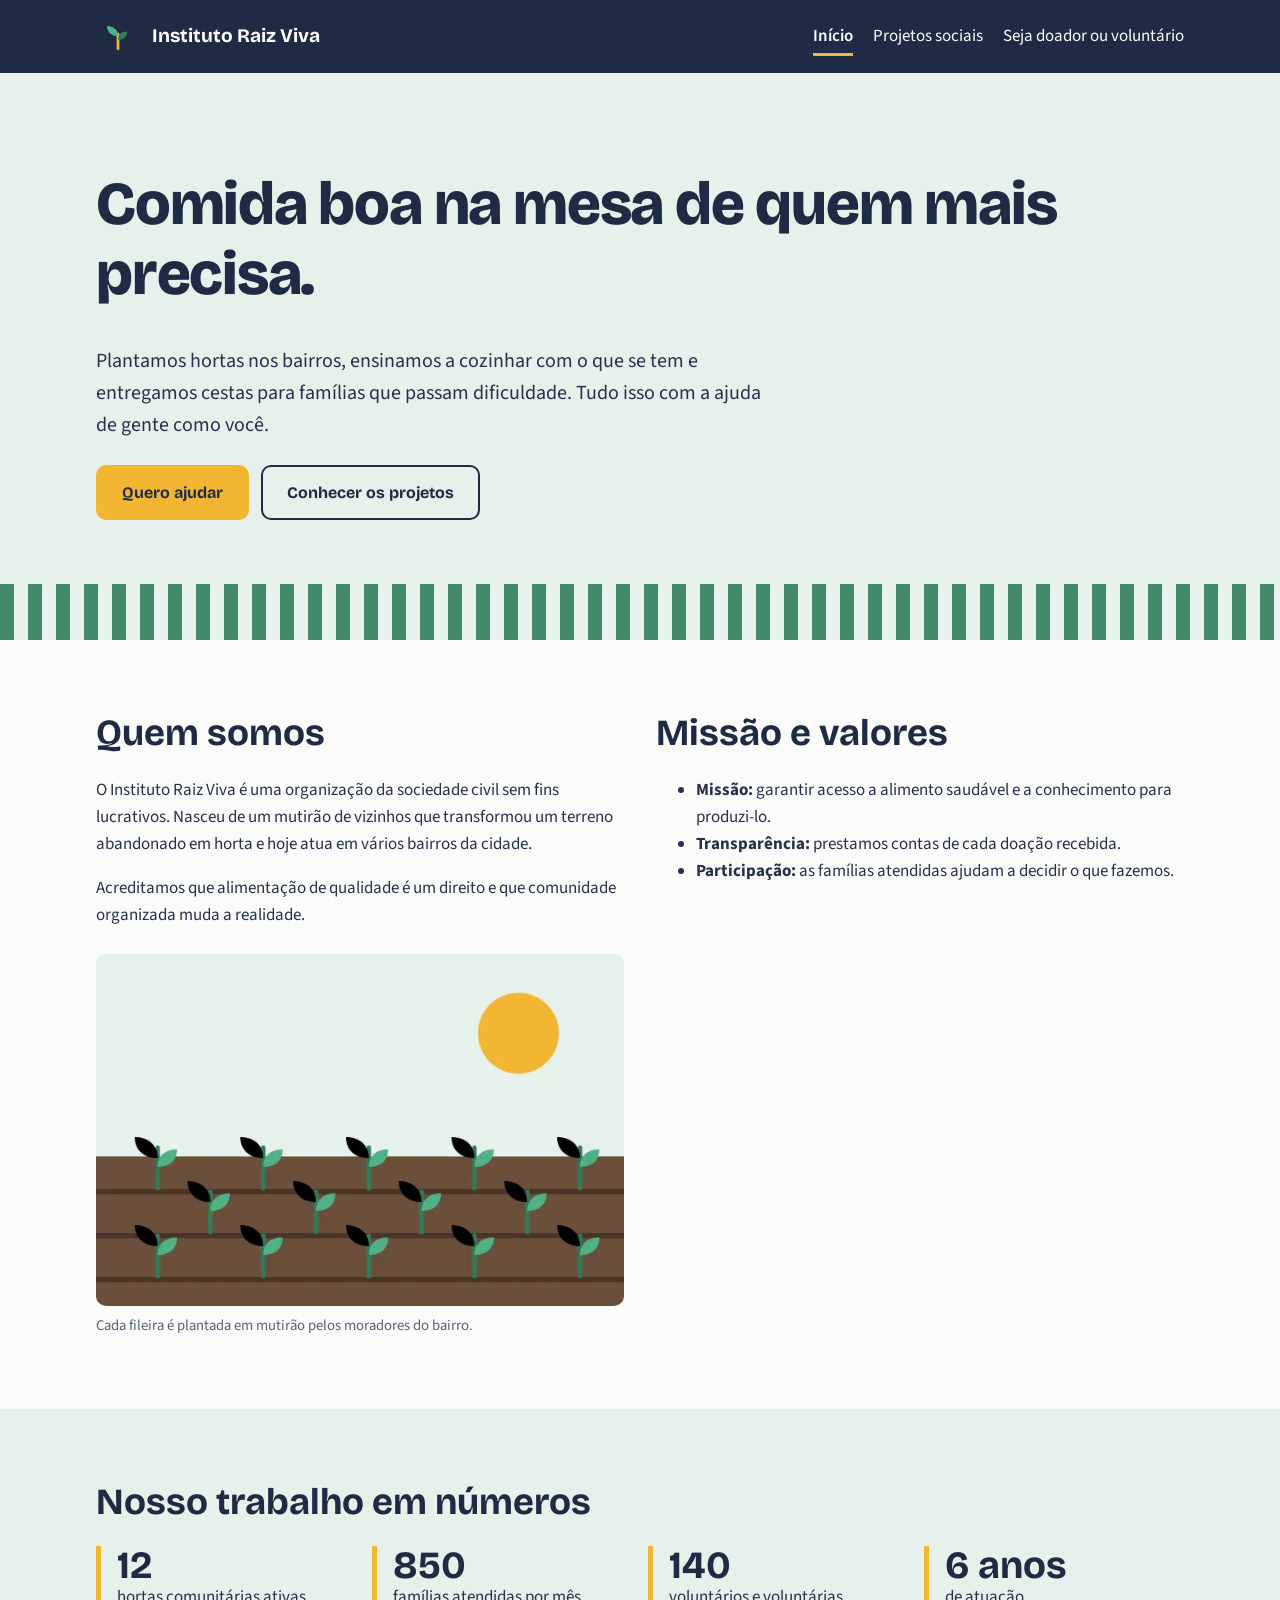
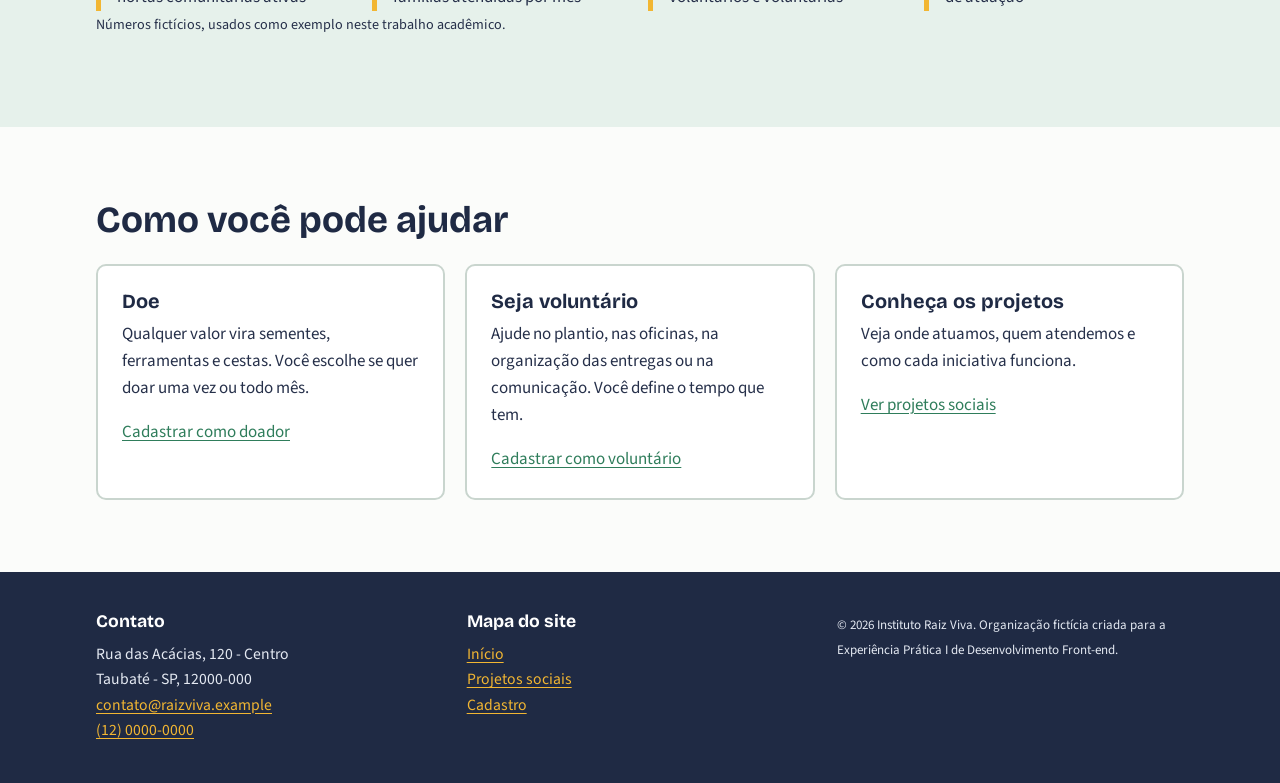
==== index.html @ 80fa7e84 "Add files via upload" ====
<!DOCTYPE html>
<html lang="pt-BR">
<head>
  <meta charset="UTF-8">
  <meta name="viewport" content="width=device-width, initial-scale=1.0">
  <title>Instituto Raiz Viva | Hortas comunitárias e educação alimentar</title>
  <meta name="description" content="O Instituto Raiz Viva cria hortas comunitárias, oficinas de educação alimentar e cestas solidárias para famílias em situação de vulnerabilidade.">
  <link rel="preconnect" href="https://fonts.googleapis.com">
  <link rel="preconnect" href="https://fonts.gstatic.com" crossorigin>
  <link href="https://fonts.googleapis.com/css2?family=Bricolage+Grotesque:wght@600;700;800&amp;family=Source+Sans+3:wght@400;600;700&amp;display=swap" rel="stylesheet">
  <link rel="stylesheet" href="css/style.css">
</head>
<body>
  <a class="skip-link" href="#conteudo">Ir para o conteúdo principal</a>

  <header class="site-header">
    <div class="container">
      <a class="marca" href="index.html">
        <img src="img/logo.svg" alt="" width="44" height="44">
        <span>Instituto Raiz Viva</span>
      </a>
      <nav aria-label="Navegação principal">
        <ul class="menu">
          <li><a href="index.html" aria-current="page">Início</a></li>
          <li><a href="pages/projetos.html">Projetos sociais</a></li>
          <li><a href="pages/cadastro.html">Seja doador ou voluntário</a></li>
        </ul>
      </nav>
    </div>
  </header>

  <main id="conteudo">
    <section class="hero" aria-labelledby="titulo-hero">
      <div class="container">
        <h1 id="titulo-hero">Comida boa na mesa de quem mais precisa.</h1>
        <p>Plantamos hortas nos bairros, ensinamos a cozinhar com o que se tem e entregamos cestas para famílias que passam dificuldade. Tudo isso com a ajuda de gente como você.</p>
        <div class="acoes">
          <a class="botao" href="pages/cadastro.html">Quero ajudar</a>
          <a class="botao botao--secundario" href="pages/projetos.html">Conhecer os projetos</a>
        </div>
      </div>
    </section>

    <section class="secao" aria-labelledby="titulo-sobre">
      <div class="container duas-colunas">
        <div>
          <h2 id="titulo-sobre">Quem somos</h2>
          <p>O Instituto Raiz Viva é uma organização da sociedade civil sem fins lucrativos. Nasceu de um mutirão de vizinhos que transformou um terreno abandonado em horta e hoje atua em vários bairros da cidade.</p>
          <p>Acreditamos que alimentação de qualidade é um direito e que comunidade organizada muda a realidade.</p>
          <figure class="figura">
            <picture>
              <source srcset="img/horta.webp" type="image/webp">
              <img src="img/horta.png" width="600" height="400" loading="lazy"
                   alt="Ilustração de uma horta com fileiras de mudas verdes brotando da terra sob um sol amarelo">
            </picture>
            <figcaption>Cada fileira é plantada em mutirão pelos moradores do bairro.</figcaption>
          </figure>
        </div>
        <div>
          <h2>Missão e valores</h2>
          <ul>
            <li><strong>Missão:</strong> garantir acesso a alimento saudável e a conhecimento para produzi-lo.</li>
            <li><strong>Transparência:</strong> prestamos contas de cada doação recebida.</li>
            <li><strong>Participação:</strong> as famílias atendidas ajudam a decidir o que fazemos.</li>
          </ul>
        </div>
      </div>
    </section>

    <section class="secao secao--suave" aria-labelledby="titulo-numeros">
      <div class="container">
        <h2 id="titulo-numeros">Nosso trabalho em números</h2>
        <ul class="numeros">
          <li><strong>12</strong> hortas comunitárias ativas</li>
          <li><strong>850</strong> famílias atendidas por mês</li>
          <li><strong>140</strong> voluntários e voluntárias</li>
          <li><strong>6 anos</strong> de atuação</li>
        </ul>
        <p><small>Números fictícios, usados como exemplo neste trabalho acadêmico.</small></p>
      </div>
    </section>

    <section class="secao" aria-labelledby="titulo-ajudar">
      <div class="container">
        <h2 id="titulo-ajudar">Como você pode ajudar</h2>
        <div class="caminhos">
          <article class="caminho">
            <h3>Doe</h3>
            <p>Qualquer valor vira sementes, ferramentas e cestas. Você escolhe se quer doar uma vez ou todo mês.</p>
            <a href="pages/cadastro.html">Cadastrar como doador</a>
          </article>
          <article class="caminho">
            <h3>Seja voluntário</h3>
            <p>Ajude no plantio, nas oficinas, na organização das entregas ou na comunicação. Você define o tempo que tem.</p>
            <a href="pages/cadastro.html">Cadastrar como voluntário</a>
          </article>
          <article class="caminho">
            <h3>Conheça os projetos</h3>
            <p>Veja onde atuamos, quem atendemos e como cada iniciativa funciona.</p>
            <a href="pages/projetos.html">Ver projetos sociais</a>
          </article>
        </div>
      </div>
    </section>
  </main>

  <footer class="site-footer">
    <div class="container">
      <section aria-labelledby="rodape-contato">
        <h2 id="rodape-contato">Contato</h2>
        <address>
          Rua das Acácias, 120 - Centro<br>
          Taubaté - SP, 12000-000<br>
          <a href="mailto:contato@raizviva.example">contato@raizviva.example</a><br>
          <a href="tel:+551200000000">(12) 0000-0000</a>
        </address>
      </section>
      <section aria-labelledby="rodape-mapa">
        <h2 id="rodape-mapa">Mapa do site</h2>
        <ul>
          <li><a href="index.html">Início</a></li>
          <li><a href="pages/projetos.html">Projetos sociais</a></li>
          <li><a href="pages/cadastro.html">Cadastro</a></li>
        </ul>
      </section>
      <p><small>&copy; 2026 Instituto Raiz Viva. Organização fictícia criada para a Experiência Prática I de Desenvolvimento Front-end.</small></p>
    </div>
  </footer>
</body>
</html>
---- css/style.css ----
/* ===== Instituto Raiz Viva - folha de estilos ===== */
:root {
  --tinta: #1F2A44;
  --folha: #2F7D5B;
  --folha-clara: #E6F1EB;
  --sol: #F2B632;
  --papel: #FBFCFA;
  --texto: #26304A;
  --texto-suave: #55607A;
  --erro: #B3261E;
  --ok: #1B6B45;
  --borda: #C9D5CE;
  --raio: 10px;
  --fonte-titulo: "Bricolage Grotesque", "Trebuchet MS", system-ui, sans-serif;
  --fonte-texto: "Source Sans 3", "Segoe UI", system-ui, sans-serif;
}

*, *::before, *::after { box-sizing: border-box; }

html { scroll-behavior: smooth; }
@media (prefers-reduced-motion: reduce) { html { scroll-behavior: auto; } }

body {
  margin: 0;
  font-family: var(--fonte-texto);
  font-size: 1.0625rem;
  line-height: 1.6;
  color: var(--texto);
  background: var(--papel);
}

h1, h2, h3 { font-family: var(--fonte-titulo); color: var(--tinta); line-height: 1.15; margin: 0 0 .6em; }
h1 { font-size: clamp(2.2rem, 5vw + .5rem, 3.8rem); font-weight: 800; letter-spacing: -0.02em; }
h2 { font-size: clamp(1.6rem, 2.5vw + .8rem, 2.3rem); font-weight: 700; }
h3 { font-size: 1.25rem; font-weight: 700; }
p { margin: 0 0 1em; max-width: 68ch; }
a { color: var(--folha); text-underline-offset: 3px; }
a:hover { color: var(--tinta); }

:focus-visible { outline: 3px solid var(--sol); outline-offset: 2px; }

.container { width: min(100% - 2rem, 68rem); margin-inline: auto; }

.skip-link {
  position: absolute; left: -999px; top: 0;
  background: var(--tinta); color: #fff; padding: .6rem 1rem; z-index: 100;
}
.skip-link:focus { left: 0; }

/* ----- Cabeçalho ----- */
.site-header { background: var(--tinta); color: #fff; }
.site-header .container {
  display: flex; flex-wrap: wrap; align-items: center;
  justify-content: space-between; gap: .75rem 2rem; padding-block: .9rem;
}
.marca { display: flex; align-items: center; gap: .75rem; color: #fff; text-decoration: none;
  font-family: var(--fonte-titulo); font-weight: 700; font-size: 1.2rem; }
.marca img { width: 44px; height: 44px; }
.menu { display: flex; flex-wrap: wrap; gap: .25rem 1.25rem; list-style: none; margin: 0; padding: 0; }
.menu a { color: #fff; text-decoration: none; padding: .35rem 0; border-bottom: 3px solid transparent; }
.menu a:hover { border-bottom-color: var(--sol); color: #fff; }
.menu a[aria-current="page"] { border-bottom-color: var(--sol); font-weight: 600; }

/* ----- Botões ----- */
.botao {
  display: inline-block; padding: .8rem 1.5rem; border-radius: var(--raio);
  font-family: var(--fonte-titulo); font-weight: 700; font-size: 1rem;
  text-decoration: none; border: 2px solid transparent; cursor: pointer;
  background: var(--sol); color: var(--tinta);
  transition: background-color .15s, color .15s;
}
.botao:hover { background: #E0A21A; color: var(--tinta); }
.botao--secundario { background: transparent; color: var(--tinta); border-color: var(--tinta); }
.botao--secundario:hover { background: var(--tinta); color: #fff; }

/* ----- Hero ----- */
.hero { background: var(--folha-clara); position: relative; overflow: hidden; }
.hero::after {
  /* sulcos de plantio: a "linha de horta" da marca */
  content: ""; display: block; height: 56px;
  background: repeating-linear-gradient(90deg, var(--folha) 0 14px, transparent 14px 28px);
  opacity: .9;
}
.hero .container { padding-block: clamp(3rem, 8vw, 6rem) clamp(2.5rem, 6vw, 4rem); }
.hero p { font-size: 1.25rem; color: var(--texto); }
.hero .acoes { display: flex; flex-wrap: wrap; gap: .75rem; margin-top: 1.5rem; }

/* ----- Seções ----- */
.secao { padding-block: clamp(2.5rem, 6vw, 4.5rem); }
.secao--suave { background: var(--folha-clara); }
.duas-colunas { display: grid; gap: 2rem; grid-template-columns: 1fr; }
@media (min-width: 48rem) { .duas-colunas { grid-template-columns: 1fr 1fr; align-items: start; } }

.numeros { list-style: none; margin: 0; padding: 0; display: grid; gap: 1rem;
  grid-template-columns: repeat(auto-fit, minmax(11rem, 1fr)); }
.numeros li { border-left: 5px solid var(--sol); padding-left: 1rem; }
.numeros strong { display: block; font-family: var(--fonte-titulo); font-size: 2.4rem; color: var(--tinta); line-height: 1; }

.caminhos { display: grid; gap: 1.25rem; grid-template-columns: repeat(auto-fit, minmax(16rem, 1fr)); }
.caminho { background: #fff; border: 2px solid var(--borda); border-radius: var(--raio); padding: 1.5rem; }
.caminho h3 { margin-bottom: .4em; }

/* ----- Projetos ----- */
.projeto { background: #fff; border: 2px solid var(--borda); border-radius: var(--raio);
  padding: 1.5rem; margin-bottom: 1.5rem; }
.projeto header { margin-bottom: .75rem; }
.projeto dl { display: grid; grid-template-columns: max-content 1fr; gap: .25rem 1rem; margin: 1rem 0 0; }
.projeto dt { font-weight: 700; color: var(--tinta); }
.projeto dd { margin: 0; }

.tabela-wrap { overflow-x: auto; }
table { width: 100%; border-collapse: collapse; background: #fff; }
caption { text-align: left; font-family: var(--fonte-titulo); font-weight: 700; padding-bottom: .5rem; color: var(--tinta); }
th, td { text-align: left; padding: .7rem .9rem; border-bottom: 1px solid var(--borda); }
thead th { background: var(--tinta); color: #fff; }
tbody th { font-weight: 700; }

/* ----- Formulário ----- */
.formulario { display: grid; gap: 1.5rem; max-width: 46rem; }
fieldset { border: 2px solid var(--borda); border-radius: var(--raio); padding: 1.25rem 1.5rem 1.5rem; margin: 0; background: #fff; min-width: 0; }
legend { font-family: var(--fonte-titulo); font-weight: 700; font-size: 1.15rem; color: var(--tinta); padding-inline: .5rem; }
.grade { display: grid; gap: 1rem; grid-template-columns: repeat(auto-fit, minmax(13rem, 1fr)); }
.campo { display: flex; flex-direction: column; gap: .3rem; }
.campo--largo { grid-column: 1 / -1; }
label { font-weight: 600; color: var(--tinta); }
.dica { font-size: .9rem; color: var(--texto-suave); }
input[type="text"], input[type="email"], input[type="tel"], input[type="date"], input[type="number"], select, textarea {
  font: inherit; color: var(--texto); background: #fff;
  padding: .65rem .8rem; border: 2px solid #8B98AD; border-radius: 8px; width: 100%;
}
input:focus-visible, select:focus-visible, textarea:focus-visible { outline: 3px solid var(--sol); outline-offset: 1px; border-color: var(--tinta); }
/* o erro só aparece depois que a pessoa interagiu com o campo */
input:user-invalid, select:user-invalid, textarea:user-invalid { border-color: var(--erro); background: #FFF6F5; }
input:user-valid, select:user-valid { border-color: var(--ok); }
.erro { color: var(--erro); font-size: .92rem; min-height: 1.2em; margin: 0; }
.opcoes { display: flex; flex-wrap: wrap; gap: .5rem 1.5rem; }
.opcao { display: flex; align-items: center; gap: .5rem; font-weight: 400; color: var(--texto); }
.opcao input { width: 1.2rem; height: 1.2rem; accent-color: var(--folha); }
.subgrupo { border: 0; padding: 0; margin: 0; }
.subgrupo legend { padding: 0; font-size: 1rem; margin-bottom: .4rem; }
.mensagem-sucesso { border: 2px solid var(--ok); background: var(--folha-clara); border-radius: var(--raio); padding: 1.25rem 1.5rem; }
.mensagem-sucesso[hidden] { display: none; }

/* ----- Rodapé ----- */
.site-footer { background: var(--tinta); color: #E4E9F2; padding-block: 2.5rem; font-size: .98rem; }
.site-footer a { color: var(--sol); }
.site-footer address { font-style: normal; }
.site-footer .container { display: grid; gap: 1.5rem; grid-template-columns: repeat(auto-fit, minmax(15rem, 1fr)); }
.site-footer h2 { color: #fff; font-size: 1.1rem; }
.site-footer ul { list-style: none; padding: 0; margin: 0; }

/* ----- Imagens ----- */
img { max-width: 100%; height: auto; }
.figura { margin: 1.5rem 0 0; }
.figura img { display: block; width: 100%; border-radius: var(--raio); }
.figura figcaption { font-size: .92rem; color: var(--texto-suave); margin-top: .5rem; }

.caminho ol { padding-left: 1.25rem; margin: 0 0 1.25rem; }
.caminho li { margin-bottom: .4rem; }
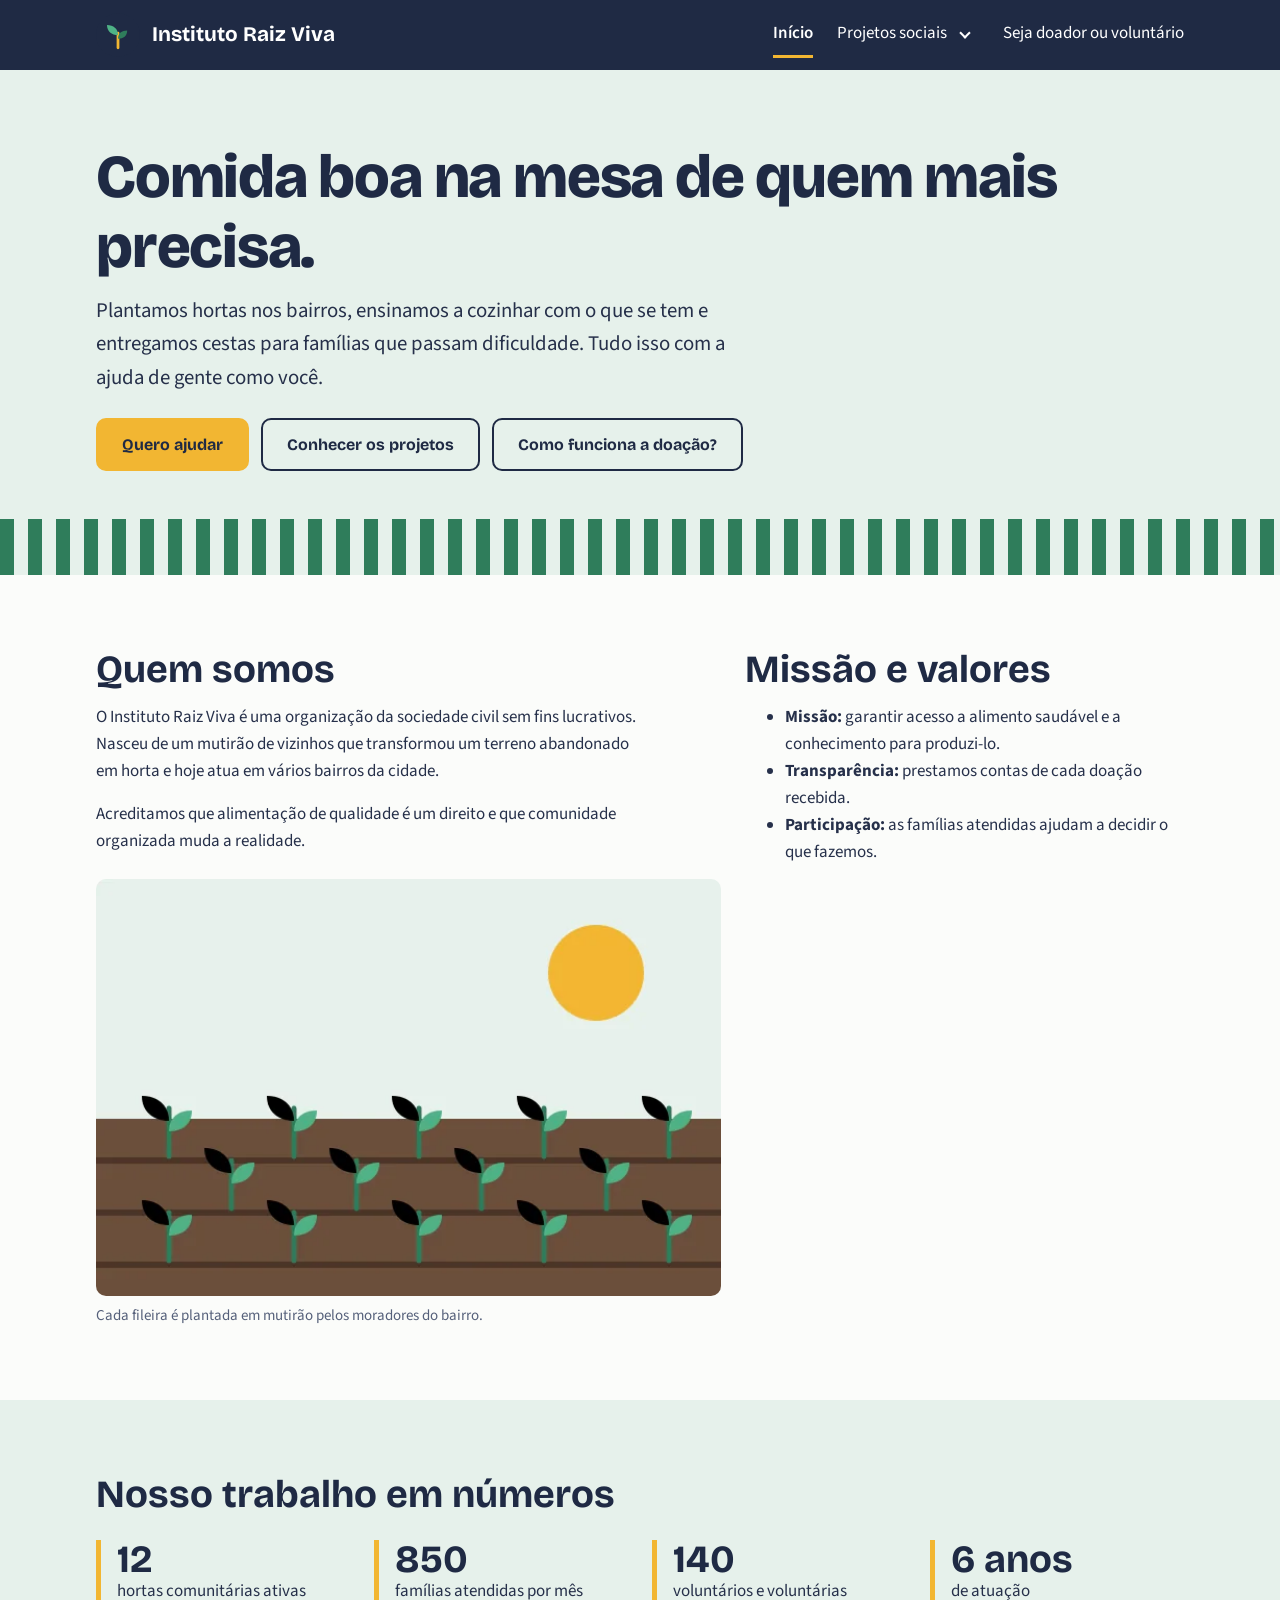
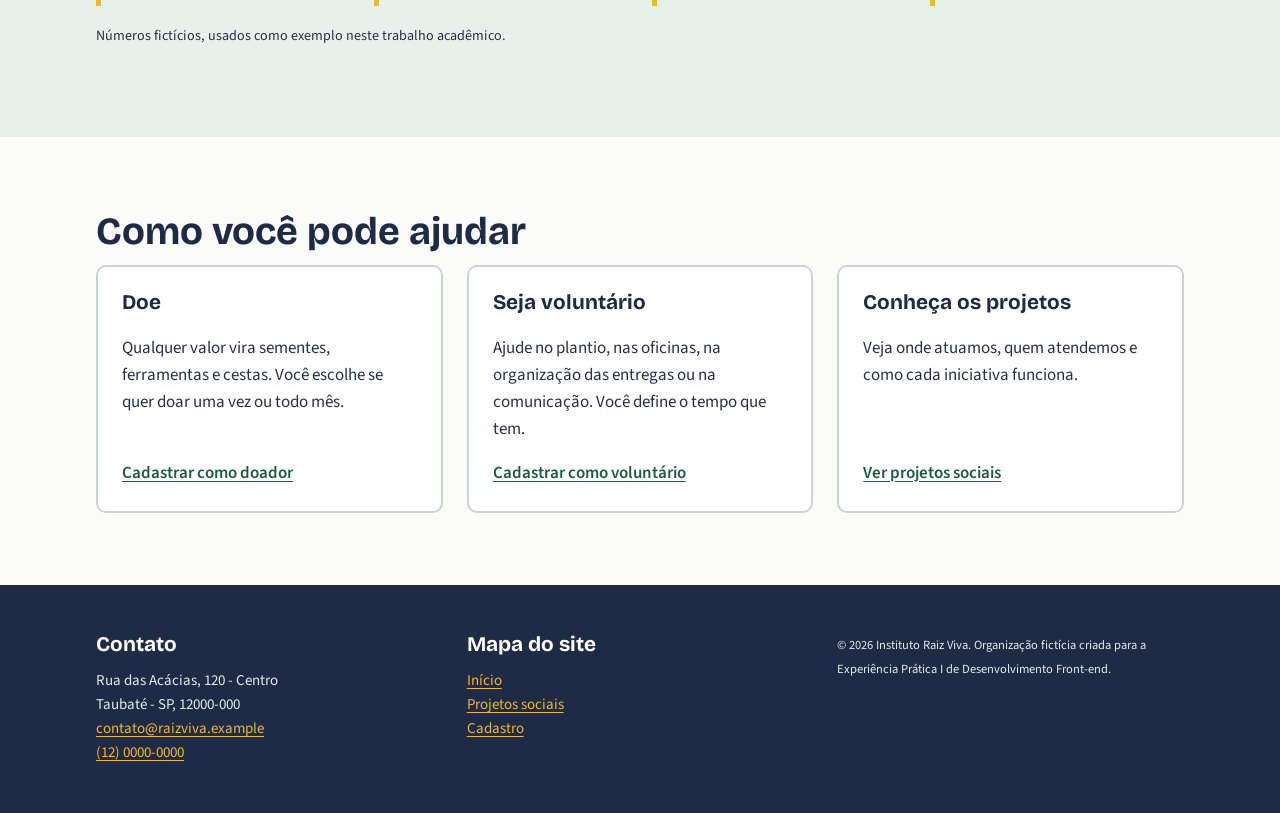
==== commit 759ea787: "Add files via upload" ====
--- a/index.html
+++ b/index.html
@@ -8,7 +8,11 @@
   <link rel="preconnect" href="https://fonts.googleapis.com">
   <link rel="preconnect" href="https://fonts.gstatic.com" crossorigin>
   <link href="https://fonts.googleapis.com/css2?family=Bricolage+Grotesque:wght@600;700;800&amp;family=Source+Sans+3:wght@400;600;700&amp;display=swap" rel="stylesheet">
-  <link rel="stylesheet" href="css/style.css">
+  <link rel="stylesheet" href="css/tokens.css">
+  <link rel="stylesheet" href="css/base.css">
+  <link rel="stylesheet" href="css/layout.css">
+  <link rel="stylesheet" href="css/components.css">
+  <link rel="stylesheet" href="css/navegacao.css">
 </head>
 <body>
   <a class="skip-link" href="#conteudo">Ir para o conteúdo principal</a>
@@ -19,12 +23,25 @@
         <img src="img/logo.svg" alt="" width="44" height="44">
         <span>Instituto Raiz Viva</span>
       </a>
-      <nav aria-label="Navegação principal">
-        <ul class="menu">
-          <li><a href="index.html" aria-current="page">Início</a></li>
-          <li><a href="pages/projetos.html">Projetos sociais</a></li>
-          <li><a href="pages/cadastro.html">Seja doador ou voluntário</a></li>
-        </ul>
+      <nav class="nav" aria-label="Navegação principal">
+        <button type="button" class="menu-toggle" aria-expanded="false" aria-controls="menu-principal" aria-label="Abrir menu">
+          <span class="menu-toggle__barras" aria-hidden="true"></span>
+        </button>
+        <div class="menu-painel" id="menu-principal">
+          <ul class="menu">
+            <li><a href="index.html" aria-current="page">Início</a></li>
+            <li class="has-submenu">
+              <a href="pages/projetos.html">Projetos sociais</a>
+              <button type="button" class="submenu-toggle" aria-expanded="false" aria-controls="submenu-projetos" aria-label="Mostrar projetos"></button>
+              <ul class="submenu" id="submenu-projetos">
+                <li><a href="pages/projetos.html#projeto-hortas">Hortas Comunitárias</a></li>
+                <li><a href="pages/projetos.html#projeto-oficinas">Oficinas Cozinha Inteira</a></li>
+                <li><a href="pages/projetos.html#projeto-cestas">Cestas Solidárias</a></li>
+              </ul>
+            </li>
+            <li><a href="pages/cadastro.html">Seja doador ou voluntário</a></li>
+          </ul>
+        </div>
       </nav>
     </div>
   </header>
@@ -37,13 +54,14 @@
         <div class="acoes">
           <a class="botao" href="pages/cadastro.html">Quero ajudar</a>
           <a class="botao botao--secundario" href="pages/projetos.html">Conhecer os projetos</a>
+          <button type="button" class="botao botao--secundario" data-abrir-modal="modal-doacao">Como funciona a doação?</button>
         </div>
       </div>
     </section>
 
     <section class="secao" aria-labelledby="titulo-sobre">
-      <div class="container duas-colunas">
-        <div>
+      <div class="container grid">
+        <div class="col-12 col-md-6 col-xl-7">
           <h2 id="titulo-sobre">Quem somos</h2>
           <p>O Instituto Raiz Viva é uma organização da sociedade civil sem fins lucrativos. Nasceu de um mutirão de vizinhos que transformou um terreno abandonado em horta e hoje atua em vários bairros da cidade.</p>
           <p>Acreditamos que alimentação de qualidade é um direito e que comunidade organizada muda a realidade.</p>
@@ -56,7 +74,7 @@
             <figcaption>Cada fileira é plantada em mutirão pelos moradores do bairro.</figcaption>
           </figure>
         </div>
-        <div>
+        <div class="col-12 col-md-6 col-xl-5">
           <h2>Missão e valores</h2>
           <ul>
             <li><strong>Missão:</strong> garantir acesso a alimento saudável e a conhecimento para produzi-lo.</li>
@@ -70,11 +88,11 @@
     <section class="secao secao--suave" aria-labelledby="titulo-numeros">
       <div class="container">
         <h2 id="titulo-numeros">Nosso trabalho em números</h2>
-        <ul class="numeros">
-          <li><strong>12</strong> hortas comunitárias ativas</li>
-          <li><strong>850</strong> famílias atendidas por mês</li>
-          <li><strong>140</strong> voluntários e voluntárias</li>
-          <li><strong>6 anos</strong> de atuação</li>
+        <ul class="numeros grid">
+          <li class="col-6 col-lg-3"><strong>12</strong> hortas comunitárias ativas</li>
+          <li class="col-6 col-lg-3"><strong>850</strong> famílias atendidas por mês</li>
+          <li class="col-6 col-lg-3"><strong>140</strong> voluntários e voluntárias</li>
+          <li class="col-6 col-lg-3"><strong>6 anos</strong> de atuação</li>
         </ul>
         <p><small>Números fictícios, usados como exemplo neste trabalho acadêmico.</small></p>
       </div>
@@ -83,18 +101,18 @@
     <section class="secao" aria-labelledby="titulo-ajudar">
       <div class="container">
         <h2 id="titulo-ajudar">Como você pode ajudar</h2>
-        <div class="caminhos">
-          <article class="caminho">
+        <div class="grid">
+          <article class="card card--link col-12 col-md-4">
             <h3>Doe</h3>
             <p>Qualquer valor vira sementes, ferramentas e cestas. Você escolhe se quer doar uma vez ou todo mês.</p>
             <a href="pages/cadastro.html">Cadastrar como doador</a>
           </article>
-          <article class="caminho">
+          <article class="card card--link col-12 col-md-4">
             <h3>Seja voluntário</h3>
             <p>Ajude no plantio, nas oficinas, na organização das entregas ou na comunicação. Você define o tempo que tem.</p>
             <a href="pages/cadastro.html">Cadastrar como voluntário</a>
           </article>
-          <article class="caminho">
+          <article class="card card--link col-12 col-md-4">
             <h3>Conheça os projetos</h3>
             <p>Veja onde atuamos, quem atendemos e como cada iniciativa funciona.</p>
             <a href="pages/projetos.html">Ver projetos sociais</a>
@@ -105,8 +123,8 @@
   </main>
 
   <footer class="site-footer">
-    <div class="container">
-      <section aria-labelledby="rodape-contato">
+    <div class="container grid">
+      <section class="col-12 col-md-4" aria-labelledby="rodape-contato">
         <h2 id="rodape-contato">Contato</h2>
         <address>
           Rua das Acácias, 120 - Centro<br>
@@ -115,7 +133,7 @@
           <a href="tel:+551200000000">(12) 0000-0000</a>
         </address>
       </section>
-      <section aria-labelledby="rodape-mapa">
+      <section class="col-12 col-md-4" aria-labelledby="rodape-mapa">
         <h2 id="rodape-mapa">Mapa do site</h2>
         <ul>
           <li><a href="index.html">Início</a></li>
@@ -123,8 +141,25 @@
           <li><a href="pages/cadastro.html">Cadastro</a></li>
         </ul>
       </section>
-      <p><small>&copy; 2026 Instituto Raiz Viva. Organização fictícia criada para a Experiência Prática I de Desenvolvimento Front-end.</small></p>
+      <p class="col-12 col-md-4"><small>&copy; 2026 Instituto Raiz Viva. Organização fictícia criada para a Experiência Prática I de Desenvolvimento Front-end.</small></p>
     </div>
   </footer>
+  <dialog class="modal" id="modal-doacao" aria-labelledby="modal-doacao-titulo">
+    <div class="modal__corpo">
+      <h2 id="modal-doacao-titulo">Como funciona a doação</h2>
+      <p>Qualquer valor ajuda, e você pode doar uma vez ou todo mês.</p>
+      <ol>
+        <li>Preencha o cadastro e escolha a opção "Doador".</li>
+        <li>Informe o valor mensal, a partir de R$ 10.</li>
+        <li>Receba por e-mail os dados de pagamento e o relatório de uso dos recursos.</li>
+      </ol>
+      <form method="dialog" class="modal__acoes">
+        <a class="botao" href="pages/cadastro.html">Quero doar</a>
+        <button class="botao botao--secundario">Fechar</button>
+      </form>
+    </div>
+  </dialog>
+
+  <script src="js/menu.js"></script>
 </body>
 </html>
--- a/css/tokens.css
+++ b/css/tokens.css
@@ -0,0 +1,88 @@
+/* ==========================================================
+   TOKENS DO DESIGN SYSTEM - Instituto Raiz Viva
+   Única fonte de verdade para cores, tipografia e espaçamentos.
+   Breakpoints (media queries não aceitam var()):
+     sm 36rem (576px) | md 48rem (768px) | lg 62rem (992px) | xl 75rem (1200px) | xxl 90rem (1440px)
+   ========================================================== */
+:root {
+  /* ----- Cores: paleta primitiva ----- */
+  --ink-900: #1F2A44;
+  --ink-700: #26304A;
+  --ink-500: #55607A;
+  --leaf-700: #1F5A41;
+  --leaf-600: #2F7D5B;
+  --leaf-400: #4FB286;
+  --leaf-100: #E6F1EB;
+  --sun-500: #F2B632;
+  --sun-600: #E0A21A;
+  --paper: #FBFCFA;
+  --white: #FFFFFF;
+  --gray-300: #C9D5CE;
+  --gray-500: #76839A;
+  --red-700: #B3261E;
+  --red-50: #FFF6F5;
+  --green-700: #1B6B45;
+
+  /* ----- Cores: papéis semânticos (usar estes nos componentes) ----- */
+  --color-bg: var(--paper);
+  --color-surface: var(--white);
+  --color-surface-alt: var(--leaf-100);
+  --color-text: var(--ink-700);
+  --color-text-muted: var(--ink-500);
+  --color-heading: var(--ink-900);
+  --color-primary: var(--leaf-600);
+  --color-primary-strong: var(--leaf-700);
+  --color-accent: var(--sun-500);
+  --color-accent-strong: var(--sun-600);
+  --color-brand-dark: var(--ink-900);
+  --color-border: var(--gray-300);
+  --color-border-strong: var(--gray-500);
+  --color-danger: var(--red-700);
+  --color-danger-bg: var(--red-50);
+  --color-success: var(--green-700);
+
+  /* ----- Tipografia ----- */
+  --font-heading: "Bricolage Grotesque", "Trebuchet MS", system-ui, sans-serif;
+  --font-body: "Source Sans 3", "Segoe UI", system-ui, sans-serif;
+
+  /* escala fluida: cresce suavemente entre celular e desktop */
+  --text-sm: 0.9375rem;
+  --text-base: 1.0625rem;
+  --text-lg: clamp(1.125rem, 1.02rem + 0.5vw, 1.3rem);
+  --text-xl: clamp(1.3rem, 1.1rem + 0.9vw, 1.7rem);
+  --text-2xl: clamp(1.6rem, 1.2rem + 1.8vw, 2.4rem);
+  --text-3xl: clamp(2.2rem, 1.4rem + 3.5vw, 3.8rem);
+
+  --leading-tight: 1.15;
+  --leading-body: 1.6;
+  --weight-regular: 400;
+  --weight-semibold: 600;
+  --weight-bold: 700;
+  --weight-black: 800;
+
+  /* ----- Espaçamentos: escala modular (base 4px) ----- */
+  --space-1: 0.25rem;
+  --space-2: 0.5rem;
+  --space-3: 0.75rem;
+  --space-4: 1rem;
+  --space-5: 1.5rem;
+  --space-6: 2rem;
+  --space-7: 3rem;
+  --space-8: 4.5rem;
+
+  /* ----- Layout ----- */
+  --container-max: 68rem;
+  --gutter: var(--space-5);
+
+  /* ----- Forma e elevação ----- */
+  --radius-sm: 8px;
+  --radius-md: 10px;
+  --radius-lg: 16px;
+  --border-width: 2px;
+  --shadow-sm: 0 1px 3px rgb(31 42 68 / 0.12);
+  --shadow-md: 0 6px 20px rgb(31 42 68 / 0.14);
+
+  /* ----- Interação ----- */
+  --focus-ring: 3px solid var(--color-accent);
+  --transition: 0.15s ease;
+}
--- a/css/base.css
+++ b/css/base.css
@@ -0,0 +1,45 @@
+/* ==========================================================
+   BASE: reset e estilos globais dos elementos HTML
+   ========================================================== */
+*, *::before, *::after { box-sizing: border-box; }
+
+html { scroll-behavior: smooth; }
+@media (prefers-reduced-motion: reduce) {
+  html { scroll-behavior: auto; }
+  *, *::before, *::after { transition: none !important; animation: none !important; }
+}
+
+body {
+  margin: 0;
+  font-family: var(--font-body);
+  font-size: var(--text-base);
+  line-height: var(--leading-body);
+  color: var(--color-text);
+  background: var(--color-bg);
+}
+
+h1, h2, h3 {
+  font-family: var(--font-heading);
+  color: var(--color-heading);
+  line-height: var(--leading-tight);
+  margin: 0 0 var(--space-3);
+}
+h1 { font-size: var(--text-3xl); font-weight: var(--weight-black); letter-spacing: -0.02em; }
+h2 { font-size: var(--text-2xl); font-weight: var(--weight-bold); }
+h3 { font-size: var(--text-lg); font-weight: var(--weight-bold); }
+
+p { margin: 0 0 var(--space-4); max-width: 68ch; }
+ul, ol { margin: 0 0 var(--space-4); }
+img { max-width: 100%; height: auto; }
+
+a { color: var(--color-primary-strong); text-underline-offset: 3px; }
+a:hover { color: var(--color-heading); }
+
+:focus-visible { outline: var(--focus-ring); outline-offset: 2px; }
+
+.skip-link {
+  position: absolute; left: -999px; top: 0; z-index: 100;
+  background: var(--color-brand-dark); color: var(--white);
+  padding: var(--space-3) var(--space-4);
+}
+.skip-link:focus { left: 0; }
--- a/css/layout.css
+++ b/css/layout.css
@@ -0,0 +1,124 @@
+/* ==========================================================
+   LAYOUT: contêiner, grid de 12 colunas e utilitários
+   Mobile-first. Uso: <div class="grid"><div class="col-12 col-md-6">...
+   Sem classe de coluna, o item ocupa as 12 colunas.
+   Breakpoints (5 @media):
+     sm 36rem (576px) | md 48rem (768px) | lg 62rem (992px)
+     xl 75rem (1200px) | xxl 90rem (1440px, monitores panorâmicos)
+   ========================================================== */
+
+.container {
+  width: min(100% - 2 * var(--space-4), var(--container-max));
+  margin-inline: auto;
+}
+
+.grid {
+  display: grid;
+  grid-template-columns: repeat(12, minmax(0, 1fr));
+  gap: var(--space-5) var(--gutter);
+}
+.grid > * { grid-column: span 12; min-width: 0; }
+
+.secao { padding-block: clamp(var(--space-7), 6vw, var(--space-8)); }
+.secao--suave { background: var(--color-surface-alt); }
+
+/* ----- Utilitários de espaçamento ----- */
+.mt-4 { margin-top: var(--space-4); }
+.mt-5 { margin-top: var(--space-5); }
+.mb-0 { margin-bottom: 0; }
+
+/* ----- colunas base (celular) ----- */
+.col-1 { grid-column: span 1; }
+.col-2 { grid-column: span 2; }
+.col-3 { grid-column: span 3; }
+.col-4 { grid-column: span 4; }
+.col-5 { grid-column: span 5; }
+.col-6 { grid-column: span 6; }
+.col-7 { grid-column: span 7; }
+.col-8 { grid-column: span 8; }
+.col-9 { grid-column: span 9; }
+.col-10 { grid-column: span 10; }
+.col-11 { grid-column: span 11; }
+.col-12 { grid-column: span 12; }
+
+/* ----- a partir de 36rem ----- */
+@media (min-width: 36rem) {
+  .col-sm-1 { grid-column: span 1; }
+  .col-sm-2 { grid-column: span 2; }
+  .col-sm-3 { grid-column: span 3; }
+  .col-sm-4 { grid-column: span 4; }
+  .col-sm-5 { grid-column: span 5; }
+  .col-sm-6 { grid-column: span 6; }
+  .col-sm-7 { grid-column: span 7; }
+  .col-sm-8 { grid-column: span 8; }
+  .col-sm-9 { grid-column: span 9; }
+  .col-sm-10 { grid-column: span 10; }
+  .col-sm-11 { grid-column: span 11; }
+  .col-sm-12 { grid-column: span 12; }
+}
+
+/* ----- a partir de 48rem ----- */
+@media (min-width: 48rem) {
+  .col-md-1 { grid-column: span 1; }
+  .col-md-2 { grid-column: span 2; }
+  .col-md-3 { grid-column: span 3; }
+  .col-md-4 { grid-column: span 4; }
+  .col-md-5 { grid-column: span 5; }
+  .col-md-6 { grid-column: span 6; }
+  .col-md-7 { grid-column: span 7; }
+  .col-md-8 { grid-column: span 8; }
+  .col-md-9 { grid-column: span 9; }
+  .col-md-10 { grid-column: span 10; }
+  .col-md-11 { grid-column: span 11; }
+  .col-md-12 { grid-column: span 12; }
+}
+
+/* ----- a partir de 62rem ----- */
+@media (min-width: 62rem) {
+  .col-lg-1 { grid-column: span 1; }
+  .col-lg-2 { grid-column: span 2; }
+  .col-lg-3 { grid-column: span 3; }
+  .col-lg-4 { grid-column: span 4; }
+  .col-lg-5 { grid-column: span 5; }
+  .col-lg-6 { grid-column: span 6; }
+  .col-lg-7 { grid-column: span 7; }
+  .col-lg-8 { grid-column: span 8; }
+  .col-lg-9 { grid-column: span 9; }
+  .col-lg-10 { grid-column: span 10; }
+  .col-lg-11 { grid-column: span 11; }
+  .col-lg-12 { grid-column: span 12; }
+}
+
+/* ----- a partir de 75rem ----- */
+@media (min-width: 75rem) {
+  .col-xl-1 { grid-column: span 1; }
+  .col-xl-2 { grid-column: span 2; }
+  .col-xl-3 { grid-column: span 3; }
+  .col-xl-4 { grid-column: span 4; }
+  .col-xl-5 { grid-column: span 5; }
+  .col-xl-6 { grid-column: span 6; }
+  .col-xl-7 { grid-column: span 7; }
+  .col-xl-8 { grid-column: span 8; }
+  .col-xl-9 { grid-column: span 9; }
+  .col-xl-10 { grid-column: span 10; }
+  .col-xl-11 { grid-column: span 11; }
+  .col-xl-12 { grid-column: span 12; }
+}
+
+/* ----- a partir de 90rem ----- */
+@media (min-width: 90rem) {
+  /* telas panorâmicas: contêiner mais largo e mais respiro entre colunas */
+  :root { --container-max: 80rem; --gutter: var(--space-6); }
+  .col-xxl-1 { grid-column: span 1; }
+  .col-xxl-2 { grid-column: span 2; }
+  .col-xxl-3 { grid-column: span 3; }
+  .col-xxl-4 { grid-column: span 4; }
+  .col-xxl-5 { grid-column: span 5; }
+  .col-xxl-6 { grid-column: span 6; }
+  .col-xxl-7 { grid-column: span 7; }
+  .col-xxl-8 { grid-column: span 8; }
+  .col-xxl-9 { grid-column: span 9; }
+  .col-xxl-10 { grid-column: span 10; }
+  .col-xxl-11 { grid-column: span 11; }
+  .col-xxl-12 { grid-column: span 12; }
+}
--- a/css/components.css
+++ b/css/components.css
@@ -0,0 +1,169 @@
+/* ==========================================================
+   COMPONENTES: usam apenas tokens e Flexbox/Grid
+   ========================================================== */
+
+/* ----- Cabeçalho e navegação (Flexbox) ----- */
+.site-header { position: relative; z-index: 50; background: var(--color-brand-dark); color: var(--white); }
+.site-header .container {
+  display: flex; flex-wrap: wrap; align-items: center;
+  justify-content: space-between; gap: var(--space-3) var(--space-6);
+  padding-block: var(--space-3);
+}
+.marca {
+  display: flex; align-items: center; gap: var(--space-3);
+  color: var(--white); text-decoration: none;
+  font-family: var(--font-heading); font-weight: var(--weight-bold); font-size: var(--text-lg);
+}
+.marca img { width: 44px; height: 44px; }
+
+/* ----- Botões (Flexbox para centralizar o conteúdo) ----- */
+.botao {
+  display: inline-flex; align-items: center; justify-content: center;
+  padding: var(--space-3) var(--space-5);
+  border: var(--border-width) solid transparent; border-radius: var(--radius-md);
+  background: var(--color-accent); color: var(--color-heading);
+  font-family: var(--font-heading); font-weight: var(--weight-bold); font-size: 1rem;
+  text-decoration: none; cursor: pointer;
+  transition: background-color var(--transition), color var(--transition);
+}
+.botao:hover { background: var(--color-accent-strong); color: var(--color-heading); }
+.botao--secundario { background: transparent; border-color: var(--color-heading); }
+.botao--secundario:hover { background: var(--color-heading); color: var(--white); }
+
+/* ----- Hero ----- */
+.hero { background: var(--color-surface-alt); }
+.hero::after {
+  /* sulcos de plantio: assinatura visual da marca */
+  content: ""; display: block; height: 56px;
+  background: repeating-linear-gradient(90deg, var(--color-primary) 0 14px, transparent 14px 28px);
+}
+.hero .container { padding-block: clamp(var(--space-7), 8vw, var(--space-8)) clamp(var(--space-6), 6vw, var(--space-7)); }
+.hero p { font-size: var(--text-lg); }
+.hero .acoes { display: flex; flex-wrap: wrap; gap: var(--space-3); margin-top: var(--space-5); }
+
+/* ----- Números de impacto ----- */
+.numeros { list-style: none; margin: var(--space-5) 0 var(--space-4); padding: 0; }
+.numeros li { border-left: 5px solid var(--color-accent); padding-left: var(--space-4); }
+.numeros strong { display: block; font-family: var(--font-heading); font-size: var(--text-2xl); color: var(--color-heading); line-height: 1; }
+
+/* ----- Cartão (Flexbox em coluna: o link/botão fica sempre no rodapé) ----- */
+.card {
+  display: flex; flex-direction: column; gap: var(--space-2);
+  background: var(--color-surface);
+  border: var(--border-width) solid var(--color-border);
+  border-radius: var(--radius-md); padding: var(--space-5);
+}
+.card > :last-child { margin-top: auto; margin-bottom: 0; }
+.card p { margin-bottom: var(--space-2); }
+
+/* ----- Projetos (cartão + lista de definição) ----- */
+.projeto header { margin-bottom: var(--space-2); }
+.projeto dl { display: grid; grid-template-columns: max-content 1fr; gap: var(--space-1) var(--space-4); margin: 0; }
+.projeto dt { font-weight: var(--weight-bold); color: var(--color-heading); }
+.projeto dd { margin: 0; }
+
+/* ----- Figura ----- */
+.figura { margin: var(--space-5) 0 0; }
+.figura img { display: block; width: 100%; border-radius: var(--radius-md); }
+.figura figcaption { font-size: var(--text-sm); color: var(--color-text-muted); margin-top: var(--space-2); }
+
+/* ----- Tabela ----- */
+.tabela-wrap { overflow-x: auto; }
+table { width: 100%; border-collapse: collapse; background: var(--color-surface); }
+caption { text-align: left; font-family: var(--font-heading); font-weight: var(--weight-bold); padding-bottom: var(--space-2); color: var(--color-heading); }
+th, td { text-align: left; padding: var(--space-3) var(--space-3); border-bottom: 1px solid var(--color-border); }
+thead th { background: var(--color-brand-dark); color: var(--white); }
+tbody th { font-weight: var(--weight-bold); }
+
+/* ----- Formulário ----- */
+.formulario { display: grid; gap: var(--space-5); max-width: 46rem; }
+fieldset {
+  min-width: 0; margin-inline: 0; background: var(--color-surface);
+  border: var(--border-width) solid var(--color-border);
+  border-radius: var(--radius-md); padding: var(--space-4) var(--space-5) var(--space-5);
+}
+legend { font-family: var(--font-heading); font-weight: var(--weight-bold); font-size: var(--text-lg); color: var(--color-heading); padding-inline: var(--space-2); }
+.campo { display: flex; flex-direction: column; gap: var(--space-1); }
+label { font-weight: var(--weight-semibold); color: var(--color-heading); }
+.dica { font-size: var(--text-sm); color: var(--color-text-muted); }
+
+input[type="text"], input[type="email"], input[type="tel"], input[type="date"], input[type="number"], select, textarea {
+  width: 100%; font: inherit; color: var(--color-text); background: var(--color-surface);
+  padding: var(--space-3); border: var(--border-width) solid var(--color-border-strong); border-radius: var(--radius-sm);
+}
+input:focus-visible, select:focus-visible, textarea:focus-visible {
+  outline: var(--focus-ring); outline-offset: 1px; border-color: var(--color-heading);
+}
+/* feedback só depois que a pessoa interagiu com o campo */
+input:user-invalid, select:user-invalid, textarea:user-invalid { border-color: var(--color-danger); background: var(--color-danger-bg); }
+input:user-valid, select:user-valid { border-color: var(--color-success); }
+
+.opcoes { display: flex; flex-wrap: wrap; gap: var(--space-2) var(--space-5); }
+.opcao { display: flex; align-items: center; gap: var(--space-2); font-weight: var(--weight-regular); color: var(--color-text); }
+.opcao input { width: 1.2rem; height: 1.2rem; accent-color: var(--color-primary); }
+.subgrupo { border: 0; padding: 0; }
+.subgrupo legend { padding: 0; font-size: 1rem; margin-bottom: var(--space-2); }
+.form-actions { display: flex; flex-wrap: wrap; gap: var(--space-3); }
+
+.mensagem-sucesso { border: var(--border-width) solid var(--color-success); background: var(--color-surface-alt); border-radius: var(--radius-md); padding: var(--space-5); margin-bottom: var(--space-5); }
+.mensagem-sucesso[hidden] { display: none; }
+
+/* ----- Rodapé (o grid de 12 colunas vem do HTML) ----- */
+.site-footer { background: var(--color-brand-dark); color: #E4E9F2; padding-block: var(--space-7); font-size: var(--text-sm); }
+.site-footer a { color: var(--color-accent); }
+.site-footer address { font-style: normal; }
+.site-footer h2 { color: var(--white); font-size: var(--text-lg); }
+.site-footer ul { list-style: none; padding: 0; margin: 0; }
+
+/* ==========================================================
+   INTERAÇÃO: estados de botões, cartões, formulários, alertas e modais
+   ========================================================== */
+
+/* ----- Estados do botão ----- */
+.botao:active { transform: scale(0.97); }
+.botao:focus-visible { outline: var(--focus-ring); outline-offset: 3px; }
+.botao:disabled, .botao[aria-disabled="true"] { opacity: 0.5; cursor: not-allowed; transform: none; }
+
+/* ----- Cartões interativos ----- */
+.card { position: relative; transition: transform 0.2s ease, box-shadow 0.2s ease, border-color 0.2s ease; }
+.card:hover { transform: translateY(-3px); box-shadow: var(--shadow-md); border-color: var(--color-primary); }
+.card:focus-within { border-color: var(--color-heading); }
+/* cartão inteiro clicável: o link "estica" por um pseudo-elemento */
+.card--link a { position: static; font-weight: var(--weight-semibold); }
+.card--link a::after { content: ""; position: absolute; inset: 0; border-radius: var(--radius-md); }
+.card--link a:focus-visible { outline: none; }
+.card--link a:focus-visible::after { outline: var(--focus-ring); outline-offset: 3px; }
+
+/* ----- Estados do formulário ----- */
+.campo:focus-within > label { color: var(--color-primary-strong); }
+input::placeholder, textarea::placeholder { color: var(--color-text-muted); opacity: 1; }
+input:disabled, select:disabled, textarea:disabled { background: var(--color-surface-alt); cursor: not-allowed; opacity: 0.7; }
+.campo:has(:user-invalid) .dica { color: var(--color-danger); }
+.opcao input:checked + span, .opcao:has(input:checked) { color: var(--color-heading); font-weight: var(--weight-semibold); }
+
+/* ----- Alertas contextuais ----- */
+.alerta {
+  display: flex; align-items: flex-start; gap: var(--space-3);
+  max-width: 46rem; margin: 0 0 var(--space-5); padding: var(--space-3) var(--space-4);
+  border-left: 6px solid var(--color-primary); border-radius: var(--radius-sm);
+  background: var(--color-surface-alt); color: var(--color-text);
+}
+.alerta::before { content: "i"; flex: none; display: grid; place-items: center; width: 1.5rem; height: 1.5rem; border-radius: 50%; background: var(--color-primary-strong); color: var(--white); font-weight: var(--weight-bold); font-size: var(--text-sm); }
+.alerta--aviso { border-left-color: var(--color-accent-strong); background: #FFF8E6; }
+.alerta--aviso::before { content: "!"; background: var(--color-heading); }
+.alerta--erro { border-left-color: var(--color-danger); background: var(--color-danger-bg); }
+.alerta--erro::before { content: "!"; background: var(--color-danger); }
+
+/* ----- Modal (elemento nativo <dialog>) ----- */
+.modal {
+  width: min(32rem, 100% - 2rem); padding: 0; border: 0; border-radius: var(--radius-lg);
+  background: var(--color-surface); color: var(--color-text); box-shadow: var(--shadow-md);
+}
+.modal::backdrop { background: rgb(31 42 68 / 0.65); }
+.modal[open] { animation: modal-entrada 0.25s ease; }
+.modal[open]::backdrop { animation: modal-fundo 0.25s ease; }
+.modal__corpo { padding: var(--space-5); }
+.modal__corpo ol { padding-left: var(--space-5); }
+.modal__acoes { display: flex; flex-wrap: wrap; gap: var(--space-3); margin: var(--space-5) 0 0; }
+@keyframes modal-entrada { from { opacity: 0; transform: translateY(14px) scale(0.98); } to { opacity: 1; transform: none; } }
+@keyframes modal-fundo { from { opacity: 0; } to { opacity: 1; } }
--- a/css/navegacao.css
+++ b/css/navegacao.css
@@ -0,0 +1,105 @@
+/* ==========================================================
+   NAVEGAÇÃO: menu principal responsivo
+   Celular (padrão): botão hambúrguer + painel que abre/fecha
+   Desktop (min-width: 48rem): menu horizontal + submenu dropdown
+   ========================================================== */
+
+.nav { margin-left: auto; }
+
+/* ----- Botão hambúrguer (as 3 barras são desenhadas só com CSS) ----- */
+.menu-toggle {
+  display: inline-flex; align-items: center; justify-content: center;
+  width: 44px; height: 44px; padding: 0;
+  background: transparent; cursor: pointer;
+  border: var(--border-width) solid rgb(255 255 255 / 0.6); border-radius: var(--radius-sm);
+  transition: border-color var(--transition);
+}
+.menu-toggle:hover { border-color: var(--white); }
+.menu-toggle__barras,
+.menu-toggle__barras::before,
+.menu-toggle__barras::after {
+  display: block; width: 22px; height: 2px; border-radius: 2px;
+  background: var(--white);
+  transition: transform 0.25s ease, background-color 0.25s ease;
+}
+.menu-toggle__barras { position: relative; }
+.menu-toggle__barras::before,
+.menu-toggle__barras::after { content: ""; position: absolute; left: 0; }
+.menu-toggle__barras::before { top: -7px; }
+.menu-toggle__barras::after { top: 7px; }
+/* estado aberto: as barras viram um X */
+.menu-toggle[aria-expanded="true"] .menu-toggle__barras { background: transparent; }
+.menu-toggle[aria-expanded="true"] .menu-toggle__barras::before { transform: translateY(7px) rotate(45deg); }
+.menu-toggle[aria-expanded="true"] .menu-toggle__barras::after { transform: translateY(-7px) rotate(-45deg); }
+
+/* ----- Painel do menu no celular: fechado por padrão ----- */
+.menu-painel {
+  position: absolute; top: 100%; left: 0; right: 0;
+  background: var(--color-brand-dark);
+  border-top: 1px solid rgb(255 255 255 / 0.15);
+  max-height: 0; overflow: hidden; visibility: hidden; /* sai da ordem do Tab quando fechado */
+  transition: max-height 0.3s ease, visibility 0s linear 0.3s;
+}
+.menu-painel.is-open {
+  max-height: 32rem; visibility: visible;
+  transition: max-height 0.3s ease, visibility 0s;
+}
+
+.menu { list-style: none; margin: 0; padding: var(--space-3) var(--space-4) var(--space-4); display: flex; flex-direction: column; }
+.menu a {
+  display: block; padding: var(--space-3) 0;
+  color: var(--white); text-decoration: none; border-bottom: 3px solid transparent;
+}
+.menu a:hover { border-bottom-color: var(--color-accent); color: var(--white); }
+.menu a[aria-current="page"] { border-bottom-color: var(--color-accent); font-weight: var(--weight-semibold); }
+
+/* submenu no celular: sempre visível, recuado, dentro do painel */
+.submenu { list-style: none; margin: 0; padding: 0 0 0 var(--space-4); }
+.submenu a { font-size: var(--text-sm); padding: var(--space-2) 0; }
+.submenu-toggle { display: none; }
+
+/* ==========================================================
+   DESKTOP: menu horizontal e submenu dropdown
+   ========================================================== */
+@media (min-width: 48rem) {
+  .menu-toggle { display: none; }
+
+  .menu-painel {
+    position: static; max-height: none; overflow: visible; visibility: visible;
+    background: none; border: 0; transition: none;
+  }
+  .menu { flex-direction: row; align-items: center; gap: var(--space-1) var(--space-5); padding: 0; }
+  .menu a { padding: var(--space-2) 0; }
+
+  .has-submenu { position: relative; display: flex; align-items: center; gap: var(--space-1); }
+
+  /* botão-seta que abre o submenu por clique ou teclado */
+  .submenu-toggle {
+    display: inline-flex; align-items: center; justify-content: center;
+    width: 28px; height: 28px; padding: 0; background: transparent; border: 0; border-radius: var(--radius-sm); cursor: pointer;
+  }
+  .submenu-toggle::before {
+    content: ""; width: 0.5rem; height: 0.5rem;
+    border-right: 2px solid var(--white); border-bottom: 2px solid var(--white);
+    transform: translateY(-2px) rotate(45deg); transition: transform 0.2s ease;
+  }
+  .submenu-toggle[aria-expanded="true"]::before { transform: translateY(2px) rotate(225deg); }
+
+  /* submenu oculto por padrão: transparente, deslocado e fora do Tab */
+  .submenu {
+    position: absolute; top: 100%; left: 0; z-index: 60; min-width: 16rem;
+    padding: var(--space-2);
+    background: var(--color-surface); border-radius: var(--radius-md); box-shadow: var(--shadow-md);
+    opacity: 0; visibility: hidden; transform: translateY(-6px);
+    transition: opacity 0.2s ease, transform 0.2s ease, visibility 0s linear 0.2s;
+  }
+  /* aparece com mouse (hover), teclado (focus-within) ou clique (.is-open) */
+  .has-submenu:hover > .submenu,
+  .has-submenu:focus-within > .submenu,
+  .has-submenu.is-open > .submenu {
+    opacity: 1; visibility: visible; transform: none;
+    transition-delay: 0s;
+  }
+  .submenu a { color: var(--color-heading); padding: var(--space-2) var(--space-3); border-radius: var(--radius-sm); font-size: var(--text-base); }
+  .submenu a:hover { background: var(--color-surface-alt); color: var(--color-heading); border-bottom-color: transparent; }
+}
